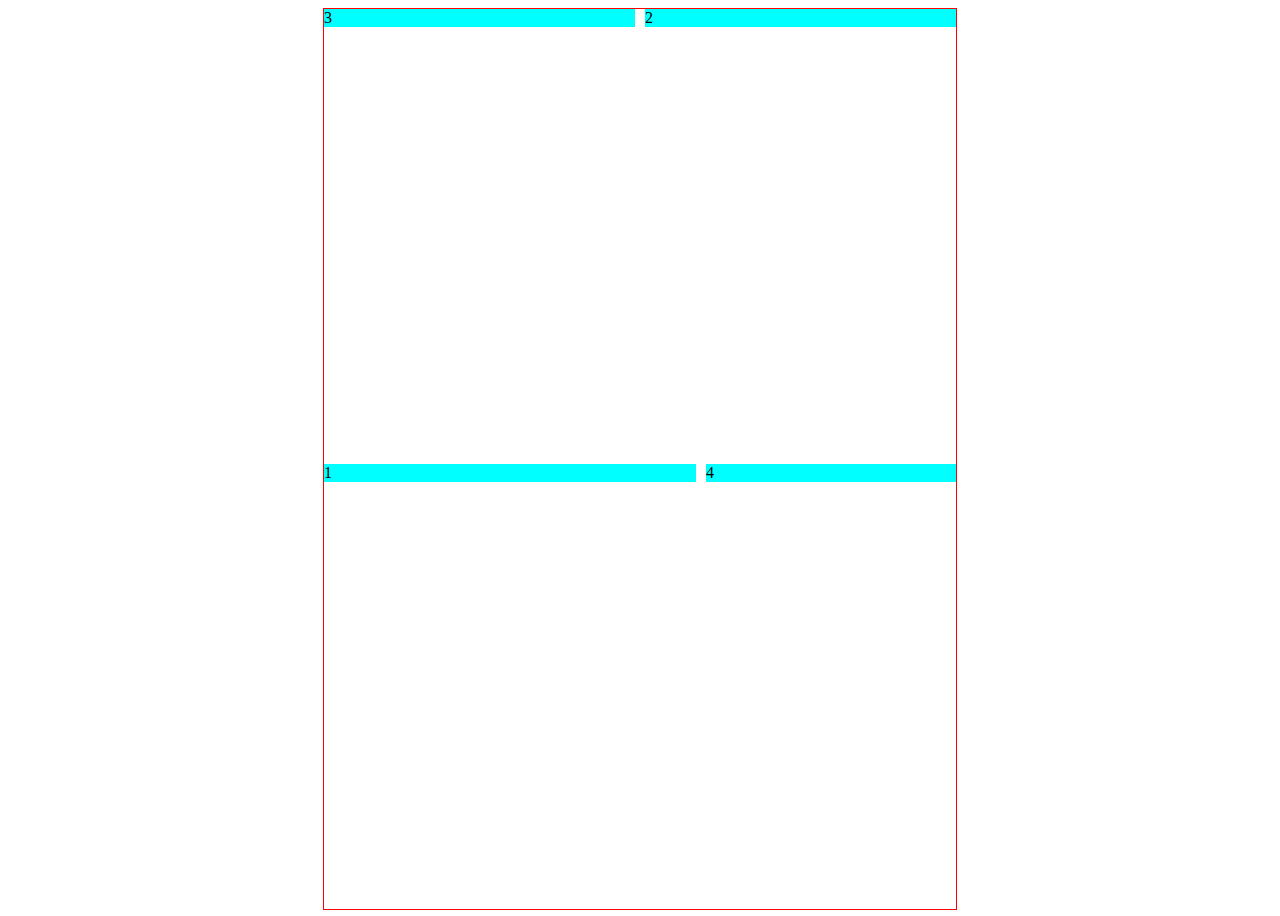
==== index.html @ e0f1d73f "first commit" ====
<!DOCTYPE html>
<html lang="en">
<head>
    <meta charset="UTF-8">
    <meta http-equiv="X-UA-Compatible" content="IE=edge">
    <meta name="viewport" content="width=device-width, initial-scale=1.0">
    <title>Document</title>
    <link rel="stylesheet" href="style.css">
</head>
<body>
    <div class="container">
        <div class="box first">1</div>
        <div class="box second">2</div>
        <div class="box third">3</div>
        <div class="box fourth">4</div>
        <!-- <div class="box">5</div>
        <div class="box">6</div>
        <div class="box">7</div>
        <div class="box">8</div> -->
    </div>
</body>
</html>
---- style.css ----
body{
    height: 100vh;
}
.container{
     display: flex;
     gap: 10px;
     /* flex-direction: row;
     align-items: center;
     justify-content: end; */
     height: 100%;
     width: 50%;
     border: 1px solid red;
     align-items: flex-start;
     margin-inline: auto;
     flex-wrap: wrap;
     justify-content: center;
    
    }
.box{ 
    /* padding: 25px; */
    min-width: 250px;
    flex-grow: 1;
  background-color: aqua;
    }
    /* .first{
order: 3;
    }
    .second{
        order: 2;
    }
    .third{
        order: 1;
    }
    .fourth{
        order: 4;
    } */

    .box:nth-child(1){
    order: 3;
    flex-grow: 2;
    }
    .box:nth-child(2){
    order: 2;
    }
    .box:nth-child(3){
    order: 1;
    }
    .box:nth-child(4){
     order: 4;
    }
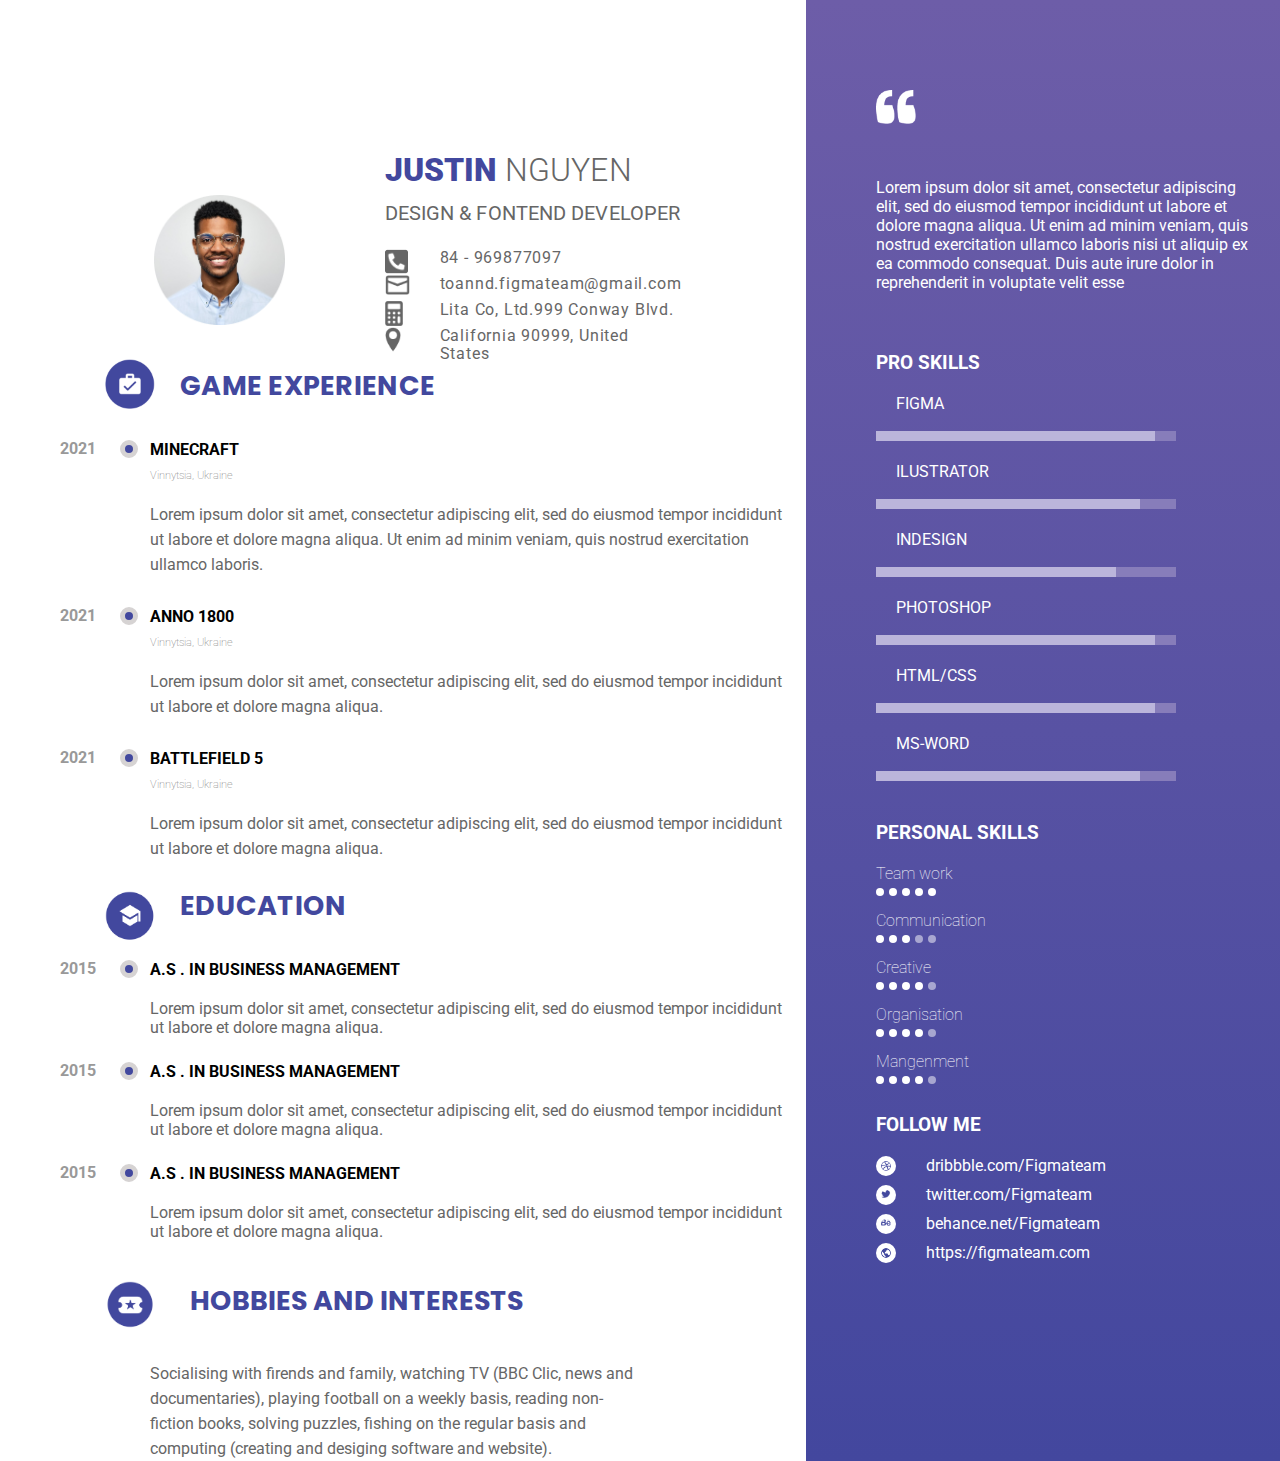
==== commit 8de16587: "folder" ====
--- a/index.html
+++ b/index.html
@@ -1,22 +1,239 @@
 <!DOCTYPE html>
 <html lang="en">
-<head>
-    <meta charset="UTF-8">
-    <meta http-equiv="X-UA-Compatible" content="IE=edge">
-    <meta name="viewport" content="width=device-width, initial-scale=1.0">
+  <head>
+    <meta charset="UTF-8" />
+    <meta http-equiv="X-UA-Compatible" content="IE=edge" />
+    <meta name="viewport" content="width=device-width, initial-scale=1.0" />
     <title>Document</title>
-    <link rel="stylesheet" href="style.css">
-</head>
-<body>
-    <div class="container">
-        <div class="box first">1</div>
-        <div class="box second">2</div>
-        <div class="box third">3</div>
-        <div class="box fourth">4</div>
-        <!-- <div class="box">5</div>
-        <div class="box">6</div>
-        <div class="box">7</div>
-        <div class="box">8</div> -->
-    </div>
-</body>
-</html>+    <link rel="preconnect" href="https://fonts.googleapis.com" />
+    <link rel="preconnect" href="https://fonts.gstatic.com" crossorigin />
+    <link
+      href="https://fonts.googleapis.com/css2?family=Poppins:wght@500;700&family=Roboto:wght@400;900&display=swap"
+      rel="stylesheet"
+    />
+    <link rel="stylesheet" href="style.css" />
+  </head>
+  <body>
+    <main class="content">
+      <article class="main-content">
+        <section class="hero">
+          <div class="hero__img"><img src="./img/person.png" alt="" /></div>
+          <div class="hero__info">
+            <h2 class="hero__name">
+              <span class="hero__name-highlight">JUSTIN</span> NGUYEN
+            </h2>
+
+            <p class="hero__job-title">DESIGN & FONTEND DEVELOPER</p>
+
+            <ul class="hero__contact-list">
+              <li class="hero__contact-item">
+                <a href="tel:84969877097" class="hero__link">84 - 969877097</a>
+              </li>
+
+              <li class="hero__contact-item">
+                <a href="mailto:toand.figmateam@gmail.com" class="hero__link"
+                  >toannd.figmateam@gmail.com</a
+                >
+              </li>
+
+              <li class="hero__contact-item">Lita Co, Ltd.999 Conway Blvd.</li>
+
+              <li class="hero__contact-item">
+                <a
+                  href="https://www.google.com/maps/place/%D0%9E%D0%BB%D0%B4+%D0%A1%D0%B5%D0%B2%D0%B5%D1%80+%D0%A1%D0%B0%D0%BA%D1%80%D0%B0%D0%BC%D0%B5%D0%BD%D1%82%D0%BE,+%D0%A1%D0%B0%D0%BA%D1%80%D0%B0%D0%BC%D0%B5%D0%BD%D1%82%D0%BE,+%D0%9A%D0%B0%D0%BB%D0%B8%D1%84%D0%BE%D1%80%D0%BD%D0%B8%D1%8F,+%D0%A1%D0%A8%D0%90/@38.6081265,-121.4716741,14z/data=!3m1!4b1!4m13!1m7!3m6!1s0x808fb9fe5f285e3d:0x8b5109a227086f55!2z0JrQsNC70LjRhNC-0YDQvdC40Y8sINCh0KjQkA!3b1!8m2!3d36.778261!4d-119.4179324!3m4!1s0x809ad75bb517dd9f:0xd56257722d7965b3!8m2!3d38.6090908!4d-121.4556599"
+                  class="hero__link"
+                >
+                  California 90999, United States</a
+                >
+              </li>
+            </ul>
+          </div>
+        </section>
+
+        <section class="first__section">
+          <ul class="ul__list">
+            <li class="hero__experience">
+              <h3 class="hero__experience-title">GAME EXPERIENCE</h3>
+              <ul class="hero__experience-list">
+                <li class="hero__experience-item">
+                  <h4 class="hero__experience-subtitle">
+                    <div class="year2021"></div>
+                    MINECRAFT
+                  </h4>
+                  <h6 class="hero__experience-location">Vinnytsia, Ukraine</h6>
+                  <p class="hero__experience-info">
+                    Lorem ipsum dolor sit amet, consectetur adipiscing elit, sed
+                    do eiusmod tempor incididunt ut labore et dolore magna
+                    aliqua. Ut enim ad minim veniam, quis nostrud exercitation
+                    ullamco laboris.
+                  </p>
+                </li>
+                <li class="hero__experience-item">
+                  <h4 class="hero__experience-subtitle">
+                    <div class="year2021"></div>
+                    ANNO 1800
+                  </h4>
+                  <h6 class="hero__experience-location">Vinnytsia, Ukraine</h6>
+                  <p class="hero__experience-info">
+                    Lorem ipsum dolor sit amet, consectetur adipiscing elit, sed
+                    do eiusmod tempor incididunt ut labore et dolore magna
+                    aliqua.
+                  </p>
+                </li>
+                <li class="hero__experience-item">
+                  <h4 class="hero__experience-subtitle">
+                    <div class="year2021"></div>
+                    BATTLEFIELD 5
+                  </h4>
+                  <h6 class="hero__experience-location">Vinnytsia, Ukraine</h6>
+                  <p class="hero__experience-info">
+                    Lorem ipsum dolor sit amet, consectetur adipiscing elit, sed
+                    do eiusmod tempor incididunt ut labore et dolore magna
+                    aliqua.
+                  </p>
+                </li>
+              </ul>
+            </li>
+            <li class="hero__education">
+              <h3 class="hero__education-title">EDUCATION</h3>
+              <ul class="hero__education-list">
+                <li class="hero__education-item">
+                  <h4 class="hero__education-subtitle">
+                    <div class="year2015"></div>
+                    A.S . IN BUSINESS MANAGEMENT
+                  </h4>
+                  <p class="hero-education-info">
+                    Lorem ipsum dolor sit amet, consectetur adipiscing elit, sed
+                    do eiusmod tempor incididunt ut labore et dolore magna
+                    aliqua.
+                  </p>
+                </li>
+                <li class="hero__education-item">
+                  <h4 class="hero__education-subtitle">
+                    <div class="year2015"></div>
+                    A.S . IN BUSINESS MANAGEMENT
+                  </h4>
+                  <p class="hero-education-info">
+                    Lorem ipsum dolor sit amet, consectetur adipiscing elit, sed
+                    do eiusmod tempor incididunt ut labore et dolore magna
+                    aliqua.
+                  </p>
+                </li>
+                <li class="hero__education-item">
+                  <h4 class="hero__education-subtitle">
+                    <div class="year2015"></div>
+                    A.S . IN BUSINESS MANAGEMENT
+                  </h4>
+                  <p class="hero-education-info">
+                    Lorem ipsum dolor sit amet, consectetur adipiscing elit, sed
+                    do eiusmod tempor incididunt ut labore et dolore magna
+                    aliqua.
+                  </p>
+                </li>
+              </ul>
+            </li>
+            <li class="hero__hobbies">
+              <h4 class="hero__hobbies-title">HOBBIES AND INTERESTS</h4>
+              <p class="hero__hobbies-info">
+                Socialising with firends and family, watching TV (BBC Clic, news
+                and documentaries), playing football on a weekly basis, reading
+                non-fiction books, solving puzzles, fishing on the regular basis
+                and computing (creating and desiging software and website).
+              </p>
+            </li>
+          </ul>
+        </section>
+      </article>
+      <aside class="side-content">
+         <section class="side-section">
+          <section class="title">
+           <img class="“" src="./img/“.png" alt="“">
+         <p class="info">Lorem ipsum dolor sit amet, consectetur adipiscing elit, sed do eiusmod tempor incididunt ut labore et dolore magna aliqua. Ut enim ad minim veniam, quis nostrud exercitation ullamco laboris nisi ut aliquip ex ea commodo consequat. Duis aute irure dolor in reprehenderit in voluptate velit esse
+         </p>
+        </section>
+<section class="pro__skills">
+  <h3 class="skill__title">PRO SKILLS</h3>
+<label class="skill__name" for="determinate">FIGMA</label> 
+<progress class="progress"  value="93" min="" max="100"> </progress>
+
+<label class="skill__name" for="determinate">ILUSTRATOR</label> 
+<progress class="progress"  value="88" min="" max="100"> </progress>
+
+<label class="skill__name" for="determinate">INDESIGN</label> 
+<progress class="progress"  value="80" min="" max="100"> </progress>
+
+<label class="skill__name" for="determinate">PHOTOSHOP</label> 
+<progress class="progress"  value="93" min="" max="100"> </progress>
+
+<label class="skill__name" for="determinate">HTML/CSS</label> 
+<progress class="progress"  value="93" min="" max="100"> </progress>
+
+<label class="skill__name" for="determinate">MS-WORD</label> 
+<progress class="progress"  value="88" min="" max="100"> </progress>
+
+</section> 
+
+<section class="personal__skills">
+  <h3 class="personal__skills-title">PERSONAL SKILLS</h3>
+  <h4 class="personal__skills-item">Team work</h4>
+  <span class="container">
+<div class="white"></div>
+<div class="white"></div>
+<div class="white"></div>
+<div class="white"></div>
+<div class="white"></div>
+</span>
+
+<h4 class="personal__skills-item">Communication</h4>
+<span class="container">
+<div class="white"></div>
+<div class="white"></div>
+<div class="white"></div>
+<div class="gray"></div>
+<div class="gray"></div>
+</span>
+
+<h4 class="personal__skills-item">Creative</h4>
+<span class="container">
+<div class="white"></div>
+<div class="white"></div>
+<div class="white"></div>
+<div class="white"></div>
+<div class="gray"></div>
+</span> 
+
+<h4 class="personal__skills-item">Organisation</h4>
+<span class="container">
+<div class="white"></div>
+<div class="white"></div>
+<div class="white"></div>
+<div class="white"></div>
+<div class="gray"></div>
+</span>
+
+<h4 class="personal__skills-item">Mangenment</h4>
+<span class="container">
+<div class="white"></div>
+<div class="white"></div>
+<div class="white"></div>
+<div class="white"></div>
+<div class="gray"></div>
+</span>
+</section>
+
+<section class="follow">
+  <h3 class="follow-title">FOLLOW ME</h3>
+  <ul class="follow-list">
+  <li class="follow-item"> <div class="ball dribbblet" > </div> <a class="follow-link" href="https://dribbble.com/tags/figmateam" target="blank">dribbble.com/Figmateam</a> </li>
+  <li class="follow-item"> <div  class="ball twitter" ></div> <a class="follow-link" href="https://twitter.com/figmateam" target="blank">twitter.com/Figmateam</a></li>
+  <li class="follow-item"> <div  class="ball behance"></div> <a class="follow-link" href="https://www.behance.net/search/projects/?search=Figma" target="blank">behance.net/Figmateam</a></li>
+  <li class="follow-item">  <div class="ball ui4free"></div><a class="follow-link" href="https://ui4free.com/" target="blank">https://figmateam.com</a></li>
+</ul>
+</section>
+
+</section>
+
+</aside>
+    </main>
+  </body>
+</html>
--- a/style.css
+++ b/style.css
@@ -1,51 +1,431 @@
+*{ 
+    box-sizing: border-box;
+}
+:root{
+    --main-font-family: 'Roboto', sans-serif;
+    --secondary-font-family:'Poppins', sans-serif;
+    }
+
+
 body{
-    height: 100vh;
-}
-.container{
-     display: flex;
-     gap: 10px;
-     /* flex-direction: row;
-     align-items: center;
-     justify-content: end; */
-     height: 100%;
-     width: 50%;
-     border: 1px solid red;
-     align-items: flex-start;
-     margin-inline: auto;
-     flex-wrap: wrap;
-     justify-content: center;
-    
-    }
-.box{ 
-    /* padding: 25px; */
-    min-width: 250px;
-    flex-grow: 1;
-  background-color: aqua;
-    }
-    /* .first{
-order: 3;
-    }
-    .second{
-        order: 2;
-    }
-    .third{
-        order: 1;
-    }
-    .fourth{
-        order: 4;
-    } */
-
-    .box:nth-child(1){
-    order: 3;
-    flex-grow: 2;
-    }
-    .box:nth-child(2){
-    order: 2;
-    }
-    .box:nth-child(3){
-    order: 1;
-    }
-    .box:nth-child(4){
-     order: 4;
-    }
-    +    margin: 0;
+    height: 100%;
+}
+p, ul,h1,h2,h3,h4,h5,h6{
+    margin: 0;
+    padding: 0;
+}
+body{
+    font-weight: 400;
+    font-family: var(--main-font-family);
+}
+.content{
+    display: flex;
+    height: 100%;width: 100%;
+}
+.main-content{
+    
+    width: 63%;
+    
+}
+.side-content{
+   position: relative;
+   width: 37%;
+background:  linear-gradient(180deg, #6D5DA8 0%, #43479E 100%); 
+
+}
+.first__section{
+    position:relative;
+    left: 50px;
+}
+
+/* HERO */
+.hero{
+display: flex;
+gap: 100px;
+align-items: center;
+padding-top: 153px;
+padding-left: 154px;
+padding-right: 125px;
+
+}
+.hero__img{
+    width: 330px;
+    height: auto;
+}
+.hero__img img{
+    width: 100%;
+    height: auto;
+}
+.hero__name{
+    
+    font-size: 32px;
+    font-weight: 300;
+    line-height: 34px;
+    letter-spacing: 0.005em;
+    color: #666666;
+    margin-bottom: 15px;
+}
+.hero__name-highlight{
+    font-weight: 900;
+    color: #42489e;
+}
+
+.hero__job-title{
+    font-size: 20px;
+    line-height: 22px;
+    letter-spacing: 0.005em;
+    color: #666666;
+    margin-bottom:25px;
+}
+.hero__contact-list, 
+.hero__link {
+    list-style: none;
+    font-size: 16px;
+    line-height: 18px;
+    letter-spacing: 0.05em;
+    color: #666666;
+text-decoration: none;
+}
+.hero__contact-list{
+    padding-left: 55px; 
+}
+.hero__contact-item{
+    margin-bottom: 8px;
+    position: relative;
+}
+.hero__contact-item::before{
+    content: "";
+    width: 25px;
+    height: 25px;
+   position: absolute;
+    background-repeat: no-repeat;
+    background-size: contain; 
+    left: -55px; 
+}
+ .hero__contact-item:nth-child(1)::before{
+    background-image: url(./img/mobile.png);
+}
+.hero__contact-item:nth-child(2)::before{
+    background-image: url(./img/mail.png);
+}
+.hero__contact-item:nth-child(3)::before{
+    background-image: url(./img/phone.png);
+}
+.hero__contact-item:nth-child(4)::before{
+    background-image: url(./img/marker.png);
+}
+
+
+/* HERO__EXPERIENCE */
+.ul__list{
+    width: 80%;
+    list-style-type: none;
+ 
+}
+ 
+.hero__experience{
+    position: relative;
+    left: 100px;
+    
+   
+}
+.hero__experience-title{
+  
+font-family: var(--secondary-font-family);
+font-size: 27px;
+font-weight: 700;
+line-height: 29px;
+letter-spacing: 0.01em;
+text-align: left;
+margin-left: 30px;
+color: #42489e;
+    margin-bottom: 40px;
+
+}
+.hero__experience-title::before{
+    content: "";
+    width: 50px;
+    height: 50px;
+   position: absolute;
+    background-repeat: no-repeat;
+    background-size: contain; 
+    left: -45px;
+    top:-12px;
+    background-image: url(./img/clipboard1.png); 
+}
+
+
+ .hero__experience-subtitle{
+   
+    margin-bottom: 10px;
+  
+} 
+.hero__experience-location{
+    margin-bottom: 20px;
+    font-weight: lighter;
+    color: #666666;
+}
+.hero__experience-info{
+    line-height: 25px;
+    margin-bottom: 30px;
+    color: #666666;
+}
+.hero__experience-list{
+    list-style: none;
+}
+ 
+.hero__experience-item:before{
+    content: "";
+    width: 8px;
+    height: 8px;
+   position: absolute;
+    background-repeat: no-repeat;
+    background-size: contain; 
+    background-color: #42489e;
+    left: -30px;
+    border:5px solid #d6d3d3;
+    border-radius: 360px;  
+}
+.year2021{
+    position: absolute;}
+.year2021::before{
+    content: "2021";
+    position: absolute;
+    left: -90px;
+    top: -1px;
+    height: px;
+    color : #999999;
+}
+/* education */
+.hero__education{
+    position: relative;
+    left: 100px;
+}
+.hero__education-title{
+    font-family:var(--secondary-font-family);
+font-size: 27px;
+font-weight: 700;
+line-height: 29px;
+letter-spacing: 0.01em;
+text-align: left;
+margin-left: 30px;
+color: #42489e;
+    margin-bottom: 40px;
+}
+.hero__education-title::before{
+     content: "";
+   width: 50px;
+       height: 50px;
+      position: absolute;
+       background-repeat: no-repeat;
+       background-size: contain; 
+       left: -45px;  
+       background-image: url(./img/clipboard2.png);
+  
+ }
+ 
+ 
+
+.hero__education-list{
+    list-style: none;
+}
+.hero__education-subtitle{
+    margin-bottom: 20px;
+}
+.hero__education-subtitle::before{
+    content: "";
+    width: 8px;
+    height: 8px;
+   position: absolute;
+    
+   
+    background-color: #42489e;
+    left: -30px;
+    border:5px solid #d6d3d3;
+    border-radius: 360px; 
+}
+.hero-education-info{
+    margin-bottom: 25px;
+    color: #666666;
+}
+.year2015{
+    position: absolute;
+}
+.year2015::before{
+    content: "2015";
+    position: absolute;
+    left: -90px;
+    top: -1px;
+ 
+    color : #999999;
+}
+.hero__hobbies{
+    position: relative;
+    left: 100px;
+    max-width: 75%;
+}
+.hero__hobbies-title{
+    color: #42489e;
+    margin :40px;
+font-family: var(--secondary-font-family);
+font-size: 27px;
+text-align: left;
+
+}
+.hero__hobbies-info{
+
+font-size: 16px;
+line-height: 25px;
+color:  #666666;
+
+
+}
+.hero__hobbies-title::before{
+    background-image: url(./img/clipboard3.png);
+    content: "";
+width: 50px;
+    height: 50px;
+   position: absolute;
+    background-repeat: no-repeat;
+    background-size: contain; 
+    left: -45px;
+}
+
+/* side-content */
+.side-content{
+    position: relative;
+
+}
+.side-section{
+    position: relative;
+    left: 70px;
+}
+.“{
+    width: 40px;
+position: relative;
+margin-top: 90px;
+margin-bottom: 50px;
+}
+.info{
+    position: relative;
+    max-width: 80%;
+    margin-bottom: 60px;
+    color: #FFFFFF;
+}
+.pro__skills{
+  
+position: relative;
+color: #FFFFFF;
+}
+.skill__title{
+    color: #FFFFFF;
+    margin-bottom: 15px;
+}
+.skill__name{
+  color: #FFFFFF;
+  position: relative;
+  left: 20px;
+  display: block;
+ margin-top:20PX ;
+ margin-bottom:10PX ;
+}
+.progress{
+     border: none;
+     width: 300px;
+     height: 10px;
+    background: crimson;   
+}
+progress {
+    color: lightblue;
+  }
+  
+  progress::-moz-progress-bar {
+    background: lightcolor;
+  }
+  
+  progress::-webkit-progress-value {
+    background: #BBB5DB;
+  }
+  
+  progress::-webkit-progress-bar {
+    background: #877DBA;
+
+  }
+  .personal__skills{
+      display: "";
+  }
+  .personal__skills-title{
+      color: #FFFFFF;
+      margin-top:40px ;
+      margin-bottom:20px ;
+  }
+  .personal__skills-item{
+     display: block;
+     color: #FFFFFF;
+     font-weight: lighter;
+     margin-top: 15px;
+     margin-bottom: 5px;
+  }
+  .container{
+      display: flex;
+      gap: 5px;
+  }
+  .white{
+background-color: #FFFFFF;
+border-radius: 360px;
+height: 8px;
+width: 8px;
+
+  }
+  .gray{
+    background: #FFFFFF80;
+
+    border-radius: 360px;
+    height: 8px;
+    width: 8px;
+  }
+  .follow-title{
+      color: #FFFFFF;
+      margin-top: 30px;
+      margin-bottom: 20px;
+  }
+  .follow-list,
+  .follow-link{
+    text-decoration: none;
+    font-style: normal;
+    color: #FFFFFF;
+    list-style: none;
+  }
+  .follow-link{
+      position:relative;
+      left: 50px;
+  }
+  .follow-item{
+      margin-top:  10px; 
+  }
+  .ball{
+      display: flex;
+      position: absolute;
+      background-color: #FFFFFF;
+      height: 20px;
+    width: 20px;
+    border-radius: 360px;
+    background-repeat: no-repeat;
+    background-size: contain;
+    border: 5px solid #FFFFFF;
+    
+  }
+  .dribbblet{
+    background-image: url(img/dribbble.png);
+}
+.twitter{
+    background-image: url(img/twitter.png);
+}
+.behance{
+    background-image: url(img/behance.png);
+}
+.ui4free{
+    background-image: url(img/ui4free.png);
+}
+ 
